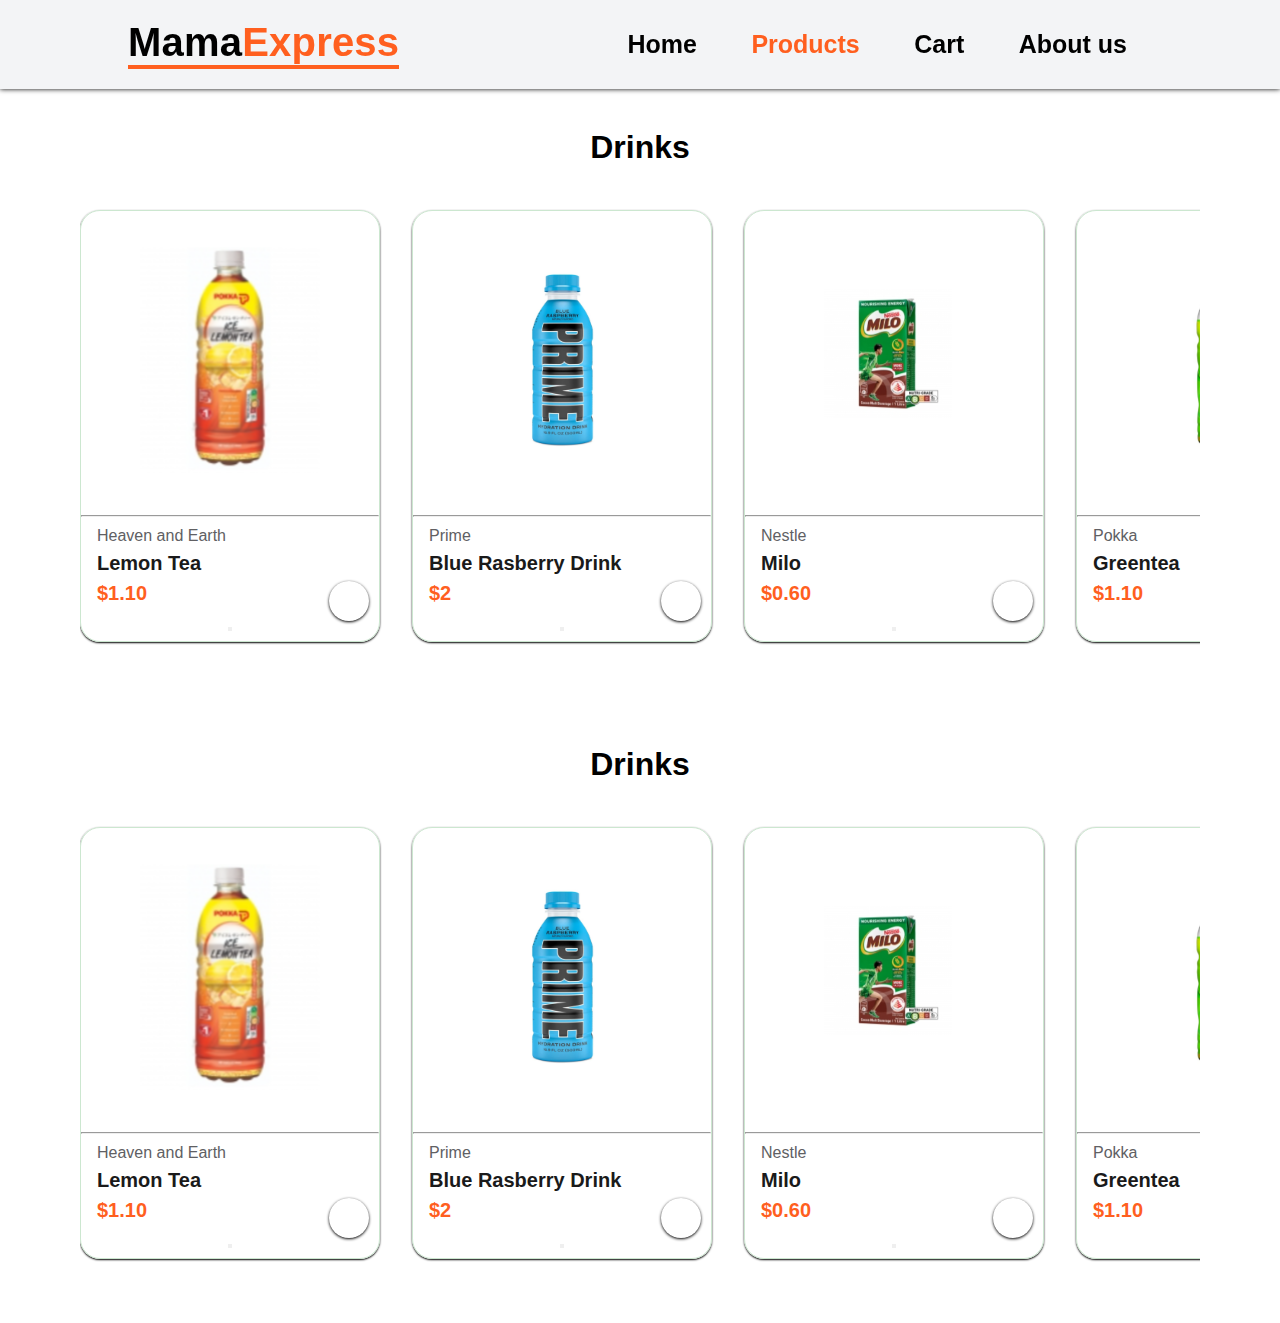
==== catalogs.html @ 6f38fd3a "update" ====
<!Doctype html>
<html lang="en">

<head>
    <meta charset="urf-8">
    <title>Homepage</title>
    <meta name="viewport" conetent="width=device-width, initial-scaled=1">
    <link rel="stylesheet" href="HomepageStyle.css">
    <link rel="shortcut icon" href="Images/MamaShop.png" alt="">
    <link rel="stylesheet" href="https://cdnjs.cloudflare.com/ajax/libs/font-awesome/6.4.0/css/all.min.css"
        integrity="sha512-iecdLmaskl7CVkqkXNQ/ZH/XLlvWZOJyj7Yy7tcenmpD1ypASozpmT/E0iPtmFIB46ZmdtAc9eNBvH0H/ZpiBw=="
        crossorigin="anonymous" referrerpolicy="no-referrer" />
    <script src="Script.js"></script>
</head>

<body>
    <div id="navigation">
        <div class="logo"><a href="index.html">
                <h1>Mama<span style="color: #FF5F1F;">Express</span></h1>
            </a></div>
        <ul id="navbar">
            <li><a href="index.html"><i class="fa-solid fa-house"></i>Home</a></li>
            <li><a href="catalogs.html" id="active"><i class="fa-solid fa-cart-shopping"></i>Products</a></li>
            <li><a href="ShoppingCart.html"><i class="fa-sharp fa-solid fa-basket-shopping"></i>Cart</a></li>
            <li><a href="companyinfo.html"><i class="fa-solid fa-magnifying-glass"></i>About us</a></li>
        </ul>

    </div>

    <div id="product1" class="padding">
        <h1>Drinks</h1>
        <div class="container2">
            <div class="container">

                <div class="item">
                    <img src="Saved Pictures/Lemontea.png" alt="Lemontea">
                    <hr />
                    <div class="des">
                        <span>Heaven and Earth</span>
                        <h5>Lemon Tea</h5>
                        <h4>$1.10</h4>
                    </div>

                    <button onclick="addToMyCart({ name: 'Pokka Ice Lemon Tea', url: 'Saved Pictures/Lemontea.png', quantity: 1 })">
                        <i class="fa-sharp fa-solid fa-basket-shopping" id="cart"></i>
                    </button>
                </div>

                <div class="item">
                    <img src="Saved Pictures/BlueberryPrime.png" alt="Prime">
                    <hr />
                    <div class="des">
                        <span>Prime</span>
                        <h5>Blue Rasberry Drink</h5>
                        <h4>$2</h4>
                    </div>

                    <button onclick="addToMyCart({ name: 'Prime Blue Rasberry', url: 'Saved Pictures/BlueberryPrime.png', quantity: 1 })">
                        <i class="fa-sharp fa-solid fa-basket-shopping" id="cart"></i>
                    </button>

                </div>

                <div class="item">
                    <img src="Saved Pictures/Milopak.png" alt="Milo">
                    <hr />
                    <div class="des">
                        <span>Nestle</span>
                        <h5>Milo</h5>
                        <h4>$0.60</h4>
                    </div>

                    <button onclick="addToMyCart({ name: 'Milopack', url: 'Saved Pictures/Milopak.png', quantity: 1 })">
                        <i class="fa-sharp fa-solid fa-basket-shopping" id="cart"></i>
                    </button>

                </div>

                <div class="item">
                    <img src="Saved Pictures/Greantea.png" alt="Greentea">
                    <hr />
                    <div class="des">
                        <span>Pokka</span>
                        <h5>Greentea</h5>
                        <h4>$1.10</h4>
                    </div>

                    <button onclick="addToMyCart({ name: 'Green Tea', url: 'Saved Pictures/Greantea.png', quantity: 1 })">
                        <i class="fa-sharp fa-solid fa-basket-shopping" id="cart"></i>
                    </button>

                </div>

                <div class="item">
                    <img src="Saved Pictures/Oolongtea.png" alt="OolongTea">
                    <hr />
                    <div class="des">
                        <span>Pokka</span>
                        <h5>Oolong Tea</h5>
                        <h4>$1.10</h4>
                    </div>

                    <button onclick="addToMyCart({ name: 'Oolong Tea', url: 'Saved Pictures/OolongTea.png', quantity: 1 })">
                        <i class="fa-sharp fa-solid fa-basket-shopping" id="cart"></i>
                    </button>

                </div>

                <div class="item">
                    <img src="Saved Pictures/peachtea.png" alt="PeachTea">
                    <hr />
                    <div class="des">
                        <span>Pokka</span>
                        <h5>Ice Peach Tea</h5>
                        <h4>$1.10</h4>
                    </div>

                    <button onclick="addToMyCart({ name: 'Peach Tea', url: 'Saved Pictures/peachtea.png', quantity: 1 })">
                        <i class="fa-sharp fa-solid fa-basket-shopping" id="cart"></i>
                    </button>

                </div>
            </div>
        </div>

    </div>

    <div id="product1" class="padding">
        <h1>Drinks</h1>
        <div class="container2">
            <div class="container">

                <div class="item">
                    <img src="Saved Pictures/Lemontea.png" alt="Lemontea">
                    <hr />
                    <div class="des">
                        <span>Heaven and Earth</span>
                        <h5>Lemon Tea</h5>
                        <h4>$1.10</h4>
                    </div>

                    <button onclick="addToMyCart({ name: 'Pokka Ice Lemon Tea', url: 'Saved Pictures/Lemontea.png', quantity: 1 })">
                        <i class="fa-sharp fa-solid fa-basket-shopping" id="cart"></i>
                    </button>
                </div>

                <div class="item">
                    <img src="Saved Pictures/BlueberryPrime.png" alt="Prime">
                    <hr />
                    <div class="des">
                        <span>Prime</span>
                        <h5>Blue Rasberry Drink</h5>
                        <h4>$2</h4>
                    </div>

                    <button onclick="addToMyCart({ name: 'Prime Blue Rasberry', url: 'Saved Pictures/BlueberryPrime.png', quantity: 1 })">
                        <i class="fa-sharp fa-solid fa-basket-shopping" id="cart"></i>
                    </button>

                </div>

                <div class="item">
                    <img src="Saved Pictures/Milopak.png" alt="Milo">
                    <hr />
                    <div class="des">
                        <span>Nestle</span>
                        <h5>Milo</h5>
                        <h4>$0.60</h4>
                    </div>

                    <button onclick="addToMyCart({ name: 'Milopack', url: 'Saved Pictures/Milopak.png', quantity: 1 })">
                        <i class="fa-sharp fa-solid fa-basket-shopping" id="cart"></i>
                    </button>

                </div>

                <div class="item">
                    <img src="Saved Pictures/Greantea.png" alt="Greentea">
                    <hr />
                    <div class="des">
                        <span>Pokka</span>
                        <h5>Greentea</h5>
                        <h4>$1.10</h4>
                    </div>

                    <button onclick="addToMyCart({ name: 'Green Tea', url: 'Saved Pictures/Greantea.png', quantity: 1 })">
                        <i class="fa-sharp fa-solid fa-basket-shopping" id="cart"></i>
                    </button>

                </div>

                <div class="item">
                    <img src="Saved Pictures/Oolongtea.png" alt="OolongTea">
                    <hr />
                    <div class="des">
                        <span>Pokka</span>
                        <h5>Oolong Tea</h5>
                        <h4>$1.10</h4>
                    </div>

                    <button onclick="addToMyCart({ name: 'Oolong Tea', url: 'Saved Pictures/OolongTea.png', quantity: 1 })">
                        <i class="fa-sharp fa-solid fa-basket-shopping" id="cart"></i>
                    </button>

                </div>

                <div class="item">
                    <img src="Saved Pictures/peachtea.png" alt="PeachTea">
                    <hr />
                    <div class="des">
                        <span>Pokka</span>
                        <h5>Ice Peach Tea</h5>
                        <h4>$1.10</h4>
                    </div>

                    <button onclick="addToMyCart({ name: 'Peach Tea', url: 'Saved Pictures/peachtea.png', quantity: 1 })">
                        <i class="fa-sharp fa-solid fa-basket-shopping" id="cart"></i>
                    </button>

                </div>
            </div>
        </div>

    </div>

    <script>
        function addToMyCart(item) {
            alert("Added to cart");
            addToCart(item)
        }
    </script>


</body>
---- HomepageStyle.css ----
* {
    margin: 0;
    padding: 0;
    font-family: Arial, Helvetica, sans-serif;
    box-sizing: border-box;
    text-decoration: none;
}

body {
    width: 100%;
}

#navigation {
    padding: 20px 10%;
    display: flex;
    justify-content: space-between;
    align-items: center;
    position: sticky;
    background-color: #f3f4f6;
    box-shadow: 0 0px 5px black;
    top: 0;
    left: 0;
    z-index: 999;
}

.logo a h1 {
    color: black;
    text-decoration: none;
    font-weight: bold;
    border-bottom: 4px solid #FF5F1F;
    display: inline-block;
    font-size: 40px;
    letter-spacing: 0.2px;
    transition: 0.3s ease;
}

.logo a h1:hover {
    color: #FF5F1F;
}

#navbar li {
    list-style: none;
    display: inline-block;
    padding: 0 20px;
}

#navbar li a {
    display: flex;
    margin: 5px;
    color: black;
    text-decoration: none;
    font-size: 25px;
    font-weight: 600;
    transition: 0.3s ease;
}

#navbar li a:hover {
    color: #FF5F1F;
}

#navbar li #active {
    color: #FF5F1F;
}

/* Feature Products scroll */

.padding {
    padding: 40px 80px;
}

#product1 {
    text-align: center;
}

.container2 {
    display: flex;
    align-items: center;
    gap: 2rem;
}

.container {
    display: flex;
    justify-content: space-between;
    align-items: center;
    padding-top: 20px;
    height: 500px;
    overflow-x: scroll;
    gap: 2rem;
}

.item {
    width: 24%;
    min-width: 300px;
    border: 1px solid #cce7d0;
    border-radius: 20px;
    cursor: pointer;
    box-shadow: 0px 1px 2px black;
    margin: 15px 0;
    transition: 0.2s ease;
    position: relative;
    height: 90%;
}

.item:hover {
    box-shadow: 0px 1px 3px #FF5F1F;
}

.item img {
    width: 220px;
    height: 300px;
    object-fit: contain;
    object-position: center;
    padding: 20px;
}

.item .des {
    text-align: start;
    padding: 10px 16px;
}

.item .des span {
    color: #606063;
    font-size: 16px;
}

.item .des h5 {
    font-size: 20px;
    padding-top: 7px;
    color: #1a1a1a;
}

.item .des h4 {
    padding-top: 7px;
    font-size: 20px;
    font-weight: 600;
    color: #FF5F1F
}


#cart {
    cursor: pointer;
    width: 40px;
    height: 40px;
    line-height: 40px;
    border-radius: 50px;
    box-shadow: 0px 1px 3px black;
    background-color: white;
    color: #FF5F1F;
    font-size: 20px;
    transition: ease 0.3s;
    position: absolute;
    bottom: 20px;
    right: 10px
}

#cart:hover {
    background-color: #FF5F1F;
    color: white;
}



/* catalogs */

#catalogues {
    display: flex;
    justify-content: center;
    align-items: center;
    margin: 20px 0px 50px 0px;
    flex-direction: column;
}

.Heading {
    font-weight: 600;
    padding: 2px 20px;
    margin: 20px 0px;
}

.catalogues-container {
    display: flex;
    margin: auto;
    width: 1200px;
    justify-content: space-evenly;
    padding: 20px;
    border: 1px solid #cce7d0;
    box-shadow: 0px 1px 2px black;
    border-radius: 20px;
    background-color: white;
}

.catalogues-box {
    position: relative;
    padding: 20px;
    text-decoration: none;
}

.catalogues-box img {
    width: 220px;
    height: 220px;
    object-fit: contain;
    object-position: center;
    padding: 20px;
    overflow: hidden;
    border: 2px solid #cce7d0;
    transition: all ease 0.3s;
    border-radius: 20px;
    box-shadow: 0px 1px 1px black;
}

.catalogues-box span {
    text-align: center;
    display: flex;
    justify-content: center;
    align-items: center;
    font-weight: 600;
    color: black;
    text-transform: uppercase;
    padding-top: 10px;
    font-size: 20px
}

.catalogues-box:hover img {
    transform: scale(1.02);
    transition: ease-in 0.2s;
    border: 1px outset #FF5F1F;
}

/*Shoppingcart*/
#catalogues-container2 {
    display: flex;
    margin: auto;
    width: 1200px;
    justify-content: space-evenly;
    padding: 20px;
    box-shadow: 0 0 3px black;
    border-radius: 15px;
    background-color: #f5f5f544;
    margin-top: 20px;
}

#cartItems {

    display: grid;
    grid-template-columns: 1fr 1fr 1fr 1fr 1fr;
}

.button {
    color: white;
    font-size: 40px;
    font-weight: bold;

    background-color: #FF5F1F;
    border-radius: 15px;
    position: relative;
    top: 150px;
    left: 1095px;
    padding: 25px 45px;
    transition-duration: 0.4s;
}

.button:hover {
    background-color: white;
    color: #FF5F1F;
    box-shadow: 0 12px 16px 0px rgba(0, 0, 0, 0.24), 0 17px 50px 0 rgba(0, 0, 0, 0.19);
}

/* Company info*/
.catalogues-container3 {
    display: flex;
    margin: auto;
    width: 1200px;
    justify-content: space-evenly;
    padding: 20px;
    box-shadow: 0 0 3px black;
    border-radius: 15px;
    background-color: #F2F3F5;
}

h3 {
    font-family: Cambria, Cochin, Georgia, Times, 'Times New Roman', serif;
}

table {
    border-spacing: 0px;
    width: 1000px;
    padding-left: 20px;
    padding-top: 20px;
    padding-right: 20px;
    padding-bottom: 20px;
    border-radius: 20px;
    margin-left: auto;
    margin-right: auto;
    background-color: #cecece56;
    box-shadow: 5px 5px 5px #1e1e1e;
    border-style: initial;
    height: 250px;
}

caption {
    font-family: 'Franklin Gothic Medium', 'Arial Narrow', Arial, sans-serif;
}

.Heading2 {
    font-weight: 600;
    padding: 2px 20px;
    margin: 20px 0px;
    box-shadow: 5px 5px 5px #1e1e1e;
    background-color: #FF5F1F;
    padding: 20px;
    width: 500px;
    border-radius: 20px;
    color: #ffffff;
    text-shadow: 3px 3px 3px #000000
}

tr {
    height: 150px;
}

.companyinfo {
    height: 520px;
    background-repeat: no-repeat;
    padding: 0 20px
}

.image {
    box-shadow: 5px 5px 5px #1e1e1e;
    border-radius: 15px;
}

.followus {
    font-weight: 600;
    padding: 2px 20px;
    margin: 20px 0px;
    box-shadow: 5px 5px 5px #1e1e1e;
    background-color: #931fffc5;
    padding: 15px;
    padding-left: 60px;
    border-radius: 20px;
    color: #ffffff;
    text-shadow: 3px 3px 3px #000000;
    background-image: url('Saved Pictures/instagramlogo.png');
    background-repeat: no-repeat;

}

/* payment */
.containerBima form {
    padding: 20px;
    width: 700px;
    background: #fff;
    box-shadow: 0 5px 10px rgba(0, 0, 0, .1);
}

.containerBima form .row {
    display: flex;
    flex-wrap: wrap;
    gap:15px

}



.containerBima form .row .title {
    font-size: 20px;
    color: #333;
    padding-bottom: 5px;
    text-transform: uppercase;
}

.containerBima form .row .inputBox {
    margin: 15px 0;
}

.containerBima form .row .inputBox span {
    margin-bottom: 10px;
    display: block;
}

.containerBima form .row .inputBox input {
    width: 100%;
    border: 1px solid #ccc;
    padding: 10px 15px;
    font-size: 15px;
}

.containerBima form .row .inputBox input:focus {
    border: 1px solid #000;
}

.containerBima form .row .flex {
    display: flex;
    gap: 15px;
}

.containerBima form .row .flex .inputBox {
    margin-top: 5px;
}

.containerBima form .row .inputBox img {
    height: 34px;
    margin-top: 5px;
    filter: drop-shadow(0 0 1px #000);
}

.containerBima form .submit-btn {
    width: 100%;
    padding: 12px;
    font-size: 17px;
    background: #27ae60;
    color: #fff;
    margin-top: 5px;
    cursor: pointer;
}

.containerBima form .submit-btn:hover {
    background: #2ecc71;
}

.containerBima {
    display: flex;
    justify-content: center;
    align-items: center;
    padding: 25px;
    min-height: 100vh;
    background: linear-gradient(90deg, #FF5F1F 60%, black 40.1%);
}

.containerBima {
    display: flex;
    justify-content: center;
    align-items: center;
    padding: 25px;
    min-height: 100vh;
    background: linear-gradient(90deg, #FF5F1F 60%, black 40.1%);
}
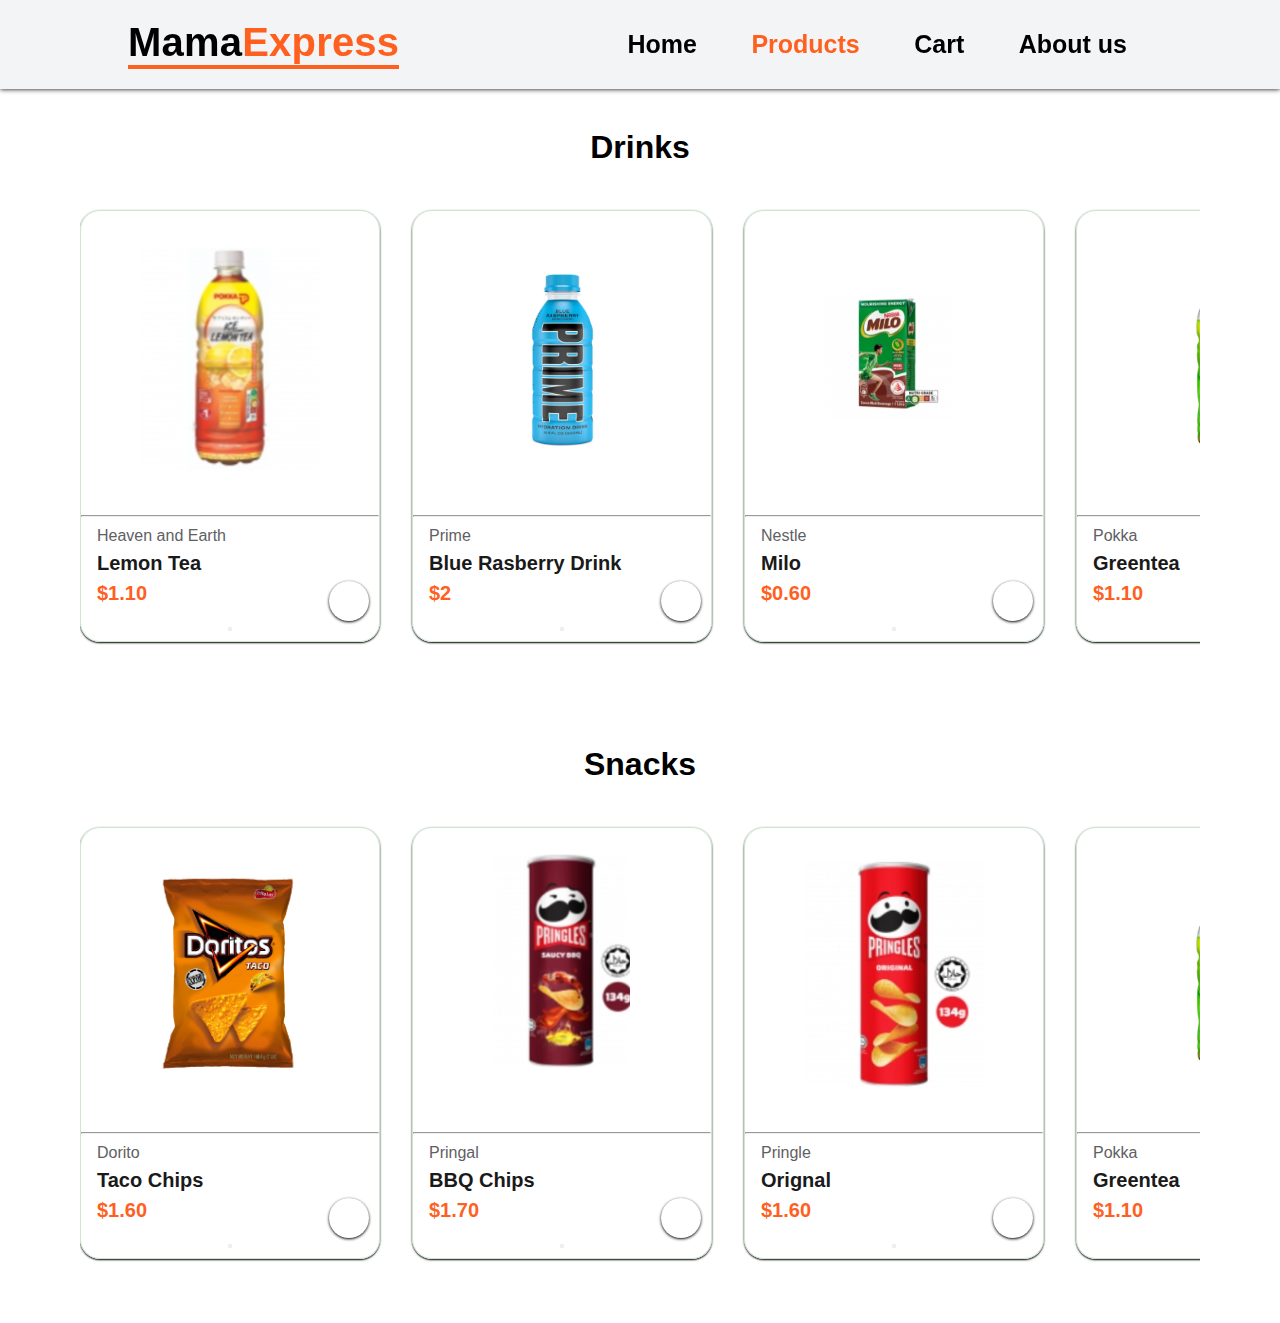
==== commit cd0b7ed2: "update" ====
--- a/catalogs.html
+++ b/catalogs.html
@@ -126,49 +126,49 @@
     </div>
 
     <div id="product1" class="padding">
-        <h1>Drinks</h1>
+        <h1>Snacks</h1>
         <div class="container2">
             <div class="container">
 
                 <div class="item">
-                    <img src="Saved Pictures/Lemontea.png" alt="Lemontea">
-                    <hr />
-                    <div class="des">
-                        <span>Heaven and Earth</span>
-                        <h5>Lemon Tea</h5>
-                        <h4>$1.10</h4>
-                    </div>
-
-                    <button onclick="addToMyCart({ name: 'Pokka Ice Lemon Tea', url: 'Saved Pictures/Lemontea.png', quantity: 1 })">
-                        <i class="fa-sharp fa-solid fa-basket-shopping" id="cart"></i>
-                    </button>
-                </div>
-
-                <div class="item">
-                    <img src="Saved Pictures/BlueberryPrime.png" alt="Prime">
-                    <hr />
-                    <div class="des">
-                        <span>Prime</span>
-                        <h5>Blue Rasberry Drink</h5>
-                        <h4>$2</h4>
-                    </div>
-
-                    <button onclick="addToMyCart({ name: 'Prime Blue Rasberry', url: 'Saved Pictures/BlueberryPrime.png', quantity: 1 })">
-                        <i class="fa-sharp fa-solid fa-basket-shopping" id="cart"></i>
-                    </button>
-
-                </div>
-
-                <div class="item">
-                    <img src="Saved Pictures/Milopak.png" alt="Milo">
-                    <hr />
-                    <div class="des">
-                        <span>Nestle</span>
-                        <h5>Milo</h5>
-                        <h4>$0.60</h4>
-                    </div>
-
-                    <button onclick="addToMyCart({ name: 'Milopack', url: 'Saved Pictures/Milopak.png', quantity: 1 })">
+                    <img src="Saved Pictures/Dorito.png" alt="Dorito">
+                    <hr />
+                    <div class="des">
+                        <span>Dorito</span>
+                        <h5>Taco Chips</h5>
+                        <h4>$1.60</h4>
+                    </div>
+
+                    <button onclick="addToMyCart({ name: 'Dorito Taco Chips', url: 'Saved Pictures/Dorito.png', quantity: 1 })">
+                        <i class="fa-sharp fa-solid fa-basket-shopping" id="cart"></i>
+                    </button>
+                </div>
+
+                <div class="item">
+                    <img src="Saved Pictures/Pringal.png" alt="Pringal_BBQ">
+                    <hr />
+                    <div class="des">
+                        <span>Pringal</span>
+                        <h5>BBQ Chips</h5>
+                        <h4>$1.70</h4>
+                    </div>
+
+                    <button onclick="addToMyCart({ name: 'Pringal BBQ chips', url: 'Saved Pictures/Pringal', quantity: 1 })">
+                        <i class="fa-sharp fa-solid fa-basket-shopping" id="cart"></i>
+                    </button>
+
+                </div>
+
+                <div class="item">
+                    <img src="Saved Pictures/Pringles.png" alt="Pringal_Orignal">
+                    <hr />
+                    <div class="des">
+                        <span>Pringle</span>
+                        <h5>Orignal</h5>
+                        <h4>$1.60</h4>
+                    </div>
+
+                    <button onclick="addToMyCart({ name: 'Pringal_Orignal', url: 'Saved Pictures/Pringles.png', quantity: 1 })">
                         <i class="fa-sharp fa-solid fa-basket-shopping" id="cart"></i>
                     </button>
 
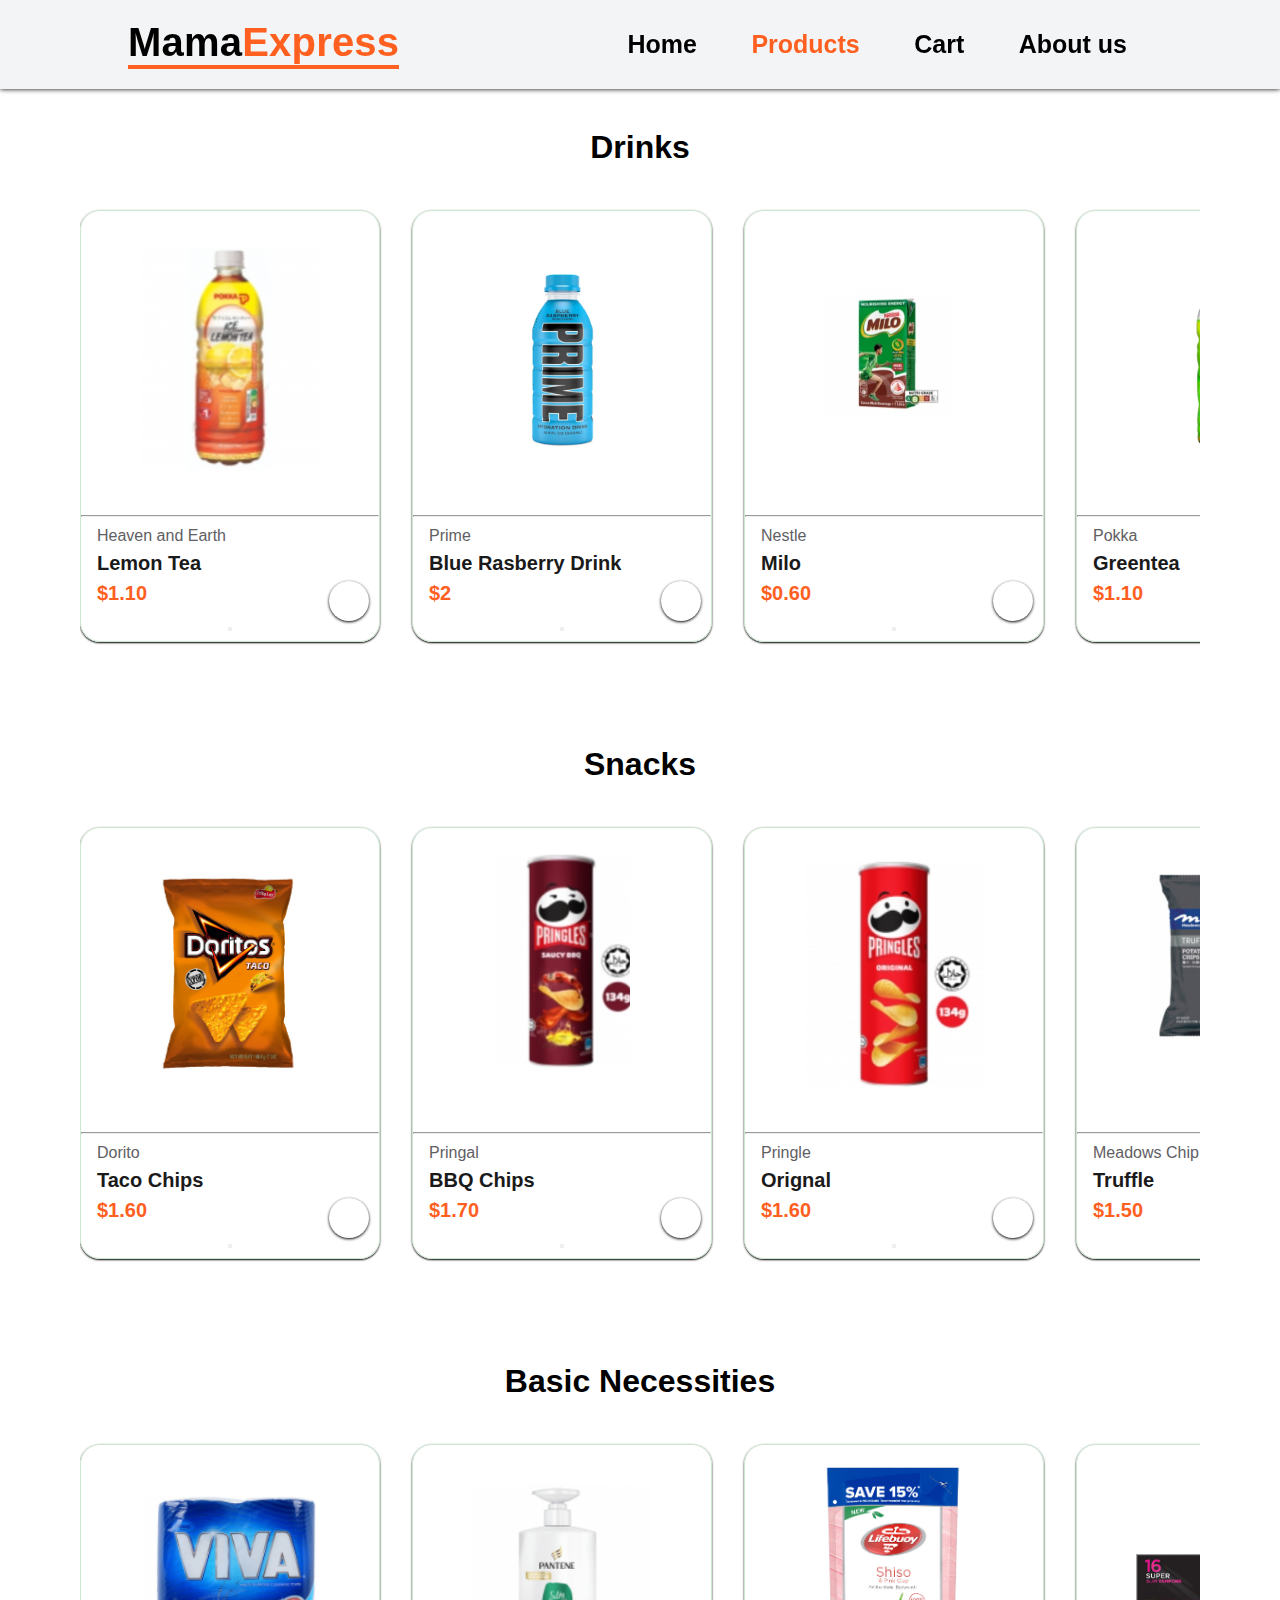
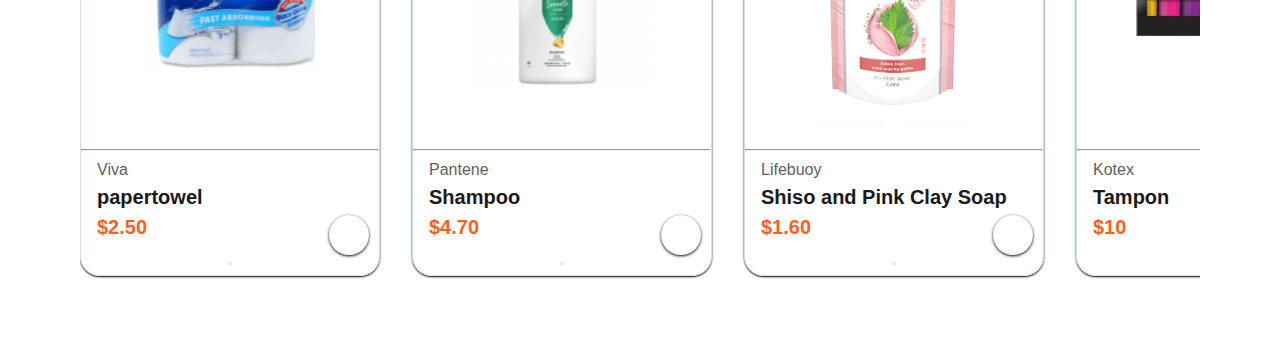
==== commit 0cdecdef: "update" ====
--- a/catalogs.html
+++ b/catalogs.html
@@ -153,7 +153,7 @@
                         <h4>$1.70</h4>
                     </div>
 
-                    <button onclick="addToMyCart({ name: 'Pringal BBQ chips', url: 'Saved Pictures/Pringal', quantity: 1 })">
+                    <button onclick="addToMyCart({ name: 'Pringal BBQ chips', url: 'Saved Pictures/Pringal.png', quantity: 1 })">
                         <i class="fa-sharp fa-solid fa-basket-shopping" id="cart"></i>
                     </button>
 
@@ -175,49 +175,133 @@
                 </div>
 
                 <div class="item">
-                    <img src="Saved Pictures/Greantea.png" alt="Greentea">
-                    <hr />
-                    <div class="des">
-                        <span>Pokka</span>
-                        <h5>Greentea</h5>
-                        <h4>$1.10</h4>
-                    </div>
-
-                    <button onclick="addToMyCart({ name: 'Green Tea', url: 'Saved Pictures/Greantea.png', quantity: 1 })">
-                        <i class="fa-sharp fa-solid fa-basket-shopping" id="cart"></i>
-                    </button>
-
-                </div>
-
-                <div class="item">
-                    <img src="Saved Pictures/Oolongtea.png" alt="OolongTea">
-                    <hr />
-                    <div class="des">
-                        <span>Pokka</span>
-                        <h5>Oolong Tea</h5>
-                        <h4>$1.10</h4>
-                    </div>
-
-                    <button onclick="addToMyCart({ name: 'Oolong Tea', url: 'Saved Pictures/OolongTea.png', quantity: 1 })">
-                        <i class="fa-sharp fa-solid fa-basket-shopping" id="cart"></i>
-                    </button>
-
-                </div>
-
-                <div class="item">
-                    <img src="Saved Pictures/peachtea.png" alt="PeachTea">
-                    <hr />
-                    <div class="des">
-                        <span>Pokka</span>
-                        <h5>Ice Peach Tea</h5>
-                        <h4>$1.10</h4>
-                    </div>
-
-                    <button onclick="addToMyCart({ name: 'Peach Tea', url: 'Saved Pictures/peachtea.png', quantity: 1 })">
-                        <i class="fa-sharp fa-solid fa-basket-shopping" id="cart"></i>
-                    </button>
-
-                </div>
+                    <img src="Saved Pictures/Screenshot.png" alt="Meadows_truffle">
+                    <hr />
+                    <div class="des">
+                        <span>Meadows Chip</span>
+                        <h5>Truffle</h5>
+                        <h4>$1.50</h4>
+                    </div>
+
+                    <button onclick="addToMyCart({ name: 'Meadows chip', url: 'Saved Pictures/Screenshot.png', quantity: 1 })">
+                        <i class="fa-sharp fa-solid fa-basket-shopping" id="cart"></i>
+                    </button>
+
+                </div>
+
+                <div class="item">
+                    <img src="Saved Pictures/Screenshot (18).png" alt="Meadows">
+                    <hr />
+                    <div class="des">
+                        <span>Meadows Chip</span>
+                        <h5>Sweet Cream and Onion</h5>
+                        <h4>$1.50</h4>
+                    </div>
+
+                    <button onclick="addToMyCart({ name: 'Meadows Chips', url: 'Saved Pictures/Screenshot (18).png', quantity: 1 })">
+                        <i class="fa-sharp fa-solid fa-basket-shopping" id="cart"></i>
+                    </button>
+
+                </div>
+
+                <div class="item">
+                    <img src="Saved Pictures/Screenshot (21).png" alt="Pringles_small">
+                    <hr />
+                    <div class="des">
+                        <span>Pringles</span>
+                        <h5>Tiny Orignal</h5>
+                        <h4>$1.10</h4>
+                    </div>
+
+                    <button onclick="addToMyCart({ name: 'Pringles_small', url: 'Saved Pictures/Screenshot (21).png', quantity: 1 })">
+                        <i class="fa-sharp fa-solid fa-basket-shopping" id="cart"></i>
+                    </button>
+
+                </div>
+            </div>
+        </div>
+
+    </div>
+
+    <div id="product1" class="padding">
+        <h1>Basic Necessities</h1>
+        <div class="container2">
+            <div class="container">
+
+                <div class="item">
+                    <img src="Saved Pictures/papertowel.png" alt="papertowel">
+                    <hr />
+                    <div class="des">
+                        <span>Viva</span>
+                        <h5>papertowel</h5>
+                        <h4>$2.50</h4>
+                    </div>
+
+                    <button onclick="addToMyCart({ name: 'Viva papertowel', url: 'Saved Pictures/papertowel.png', quantity: 1 })">
+                        <i class="fa-sharp fa-solid fa-basket-shopping" id="cart"></i>
+                    </button>
+                </div>
+
+                <div class="item">
+                    <img src="Saved Pictures/Shampoo.png" alt="Pantene">
+                    <hr />
+                    <div class="des">
+                        <span>Pantene</span>
+                        <h5>Shampoo</h5>
+                        <h4>$4.70</h4>
+                    </div>
+
+                    <button onclick="addToMyCart({ name: 'Pantene Shampoo', url: 'Saved Pictures/Shampoo.png', quantity: 1 })">
+                        <i class="fa-sharp fa-solid fa-basket-shopping" id="cart"></i>
+                    </button>
+
+                </div>
+
+                <div class="item">
+                    <img src="Saved Pictures/Soap.png" alt="Lifebuoy">
+                    <hr />
+                    <div class="des">
+                        <span>Lifebuoy</span>
+                        <h5>Shiso and Pink Clay Soap</h5>
+                        <h4>$1.60</h4>
+                    </div>
+
+                    <button onclick="addToMyCart({ name: 'LifeBuoy Soap', url: 'Saved Pictures/Soap.png', quantity: 1 })">
+                        <i class="fa-sharp fa-solid fa-basket-shopping" id="cart"></i>
+                    </button>
+
+                </div>
+
+                <div class="item">
+                    <img src="Saved Pictures/tampon.png" alt="Tampon">
+                    <hr />
+                    <div class="des">
+                        <span>Kotex</span>
+                        <h5>Tampon</h5>
+                        <h4>$10</h4>
+                    </div>
+
+                    <button onclick="addToMyCart({ name: 'Kotex Tampon', url: 'Saved Pictures/tampon.png', quantity: 1 })">
+                        <i class="fa-sharp fa-solid fa-basket-shopping" id="cart"></i>
+                    </button>
+
+                </div>
+
+                <div class="item">
+                    <img src="Saved Pictures/toiletpaper.png" alt="Kleenex">
+                    <hr />
+                    <div class="des">
+                        <span>Kleenex</span>
+                        <h5>toiletpaper</h5>
+                        <h4>$2.50</h4>
+                    </div>
+
+                    <button onclick="addToMyCart({ name: 'Kleenex toiletpaper', url: 'Saved Pictures/toiletpaper.png', quantity: 1 })">
+                        <i class="fa-sharp fa-solid fa-basket-shopping" id="cart"></i>
+                    </button>
+
+                </div>
+
             </div>
         </div>
 
--- a/HomepageStyle.css
+++ b/HomepageStyle.css
@@ -239,9 +239,45 @@
 }
 
 #cartItems {
-
+    display: flex;
+    columns: 2px;
     display: grid;
-    grid-template-columns: 1fr 1fr 1fr 1fr 1fr;
+    grid-template-columns: 1fr 1fr 1fr 1fr;
+}
+
+/* >div means anyth in that div and its children */
+#cartItems > div {
+    overflow: hidden;
+    width: 240px;
+    min-width: 300px;
+    border: 1px solid #cce7d0;
+    border-radius: 20px;
+    box-shadow: 0px 1px 2px black;
+    margin: 15px 0;
+    transition: 0.2s ease;
+    position: relative;
+    height: 90%;
+
+    
+}
+/* >div>img means inside that div that said image */
+#cartItems > div > img {
+    width: 100%;
+    height: 300px;
+    object-fit: contain;
+    object-position: center;
+}
+
+#clearbutton{
+    color: white;
+    font-size: 40px;
+    font-weight: bold;
+
+    background-color: #FF5F1F;
+    border-radius: 15px;
+    position: relative;
+    padding: 25px 45px;
+    transition-duration: 0.4s;
 }
 
 .button {
@@ -251,9 +287,7 @@
 
     background-color: #FF5F1F;
     border-radius: 15px;
-    position: relative;
-    top: 150px;
-    left: 1095px;
+    left: 100%;
     padding: 25px 45px;
     transition-duration: 0.4s;
 }
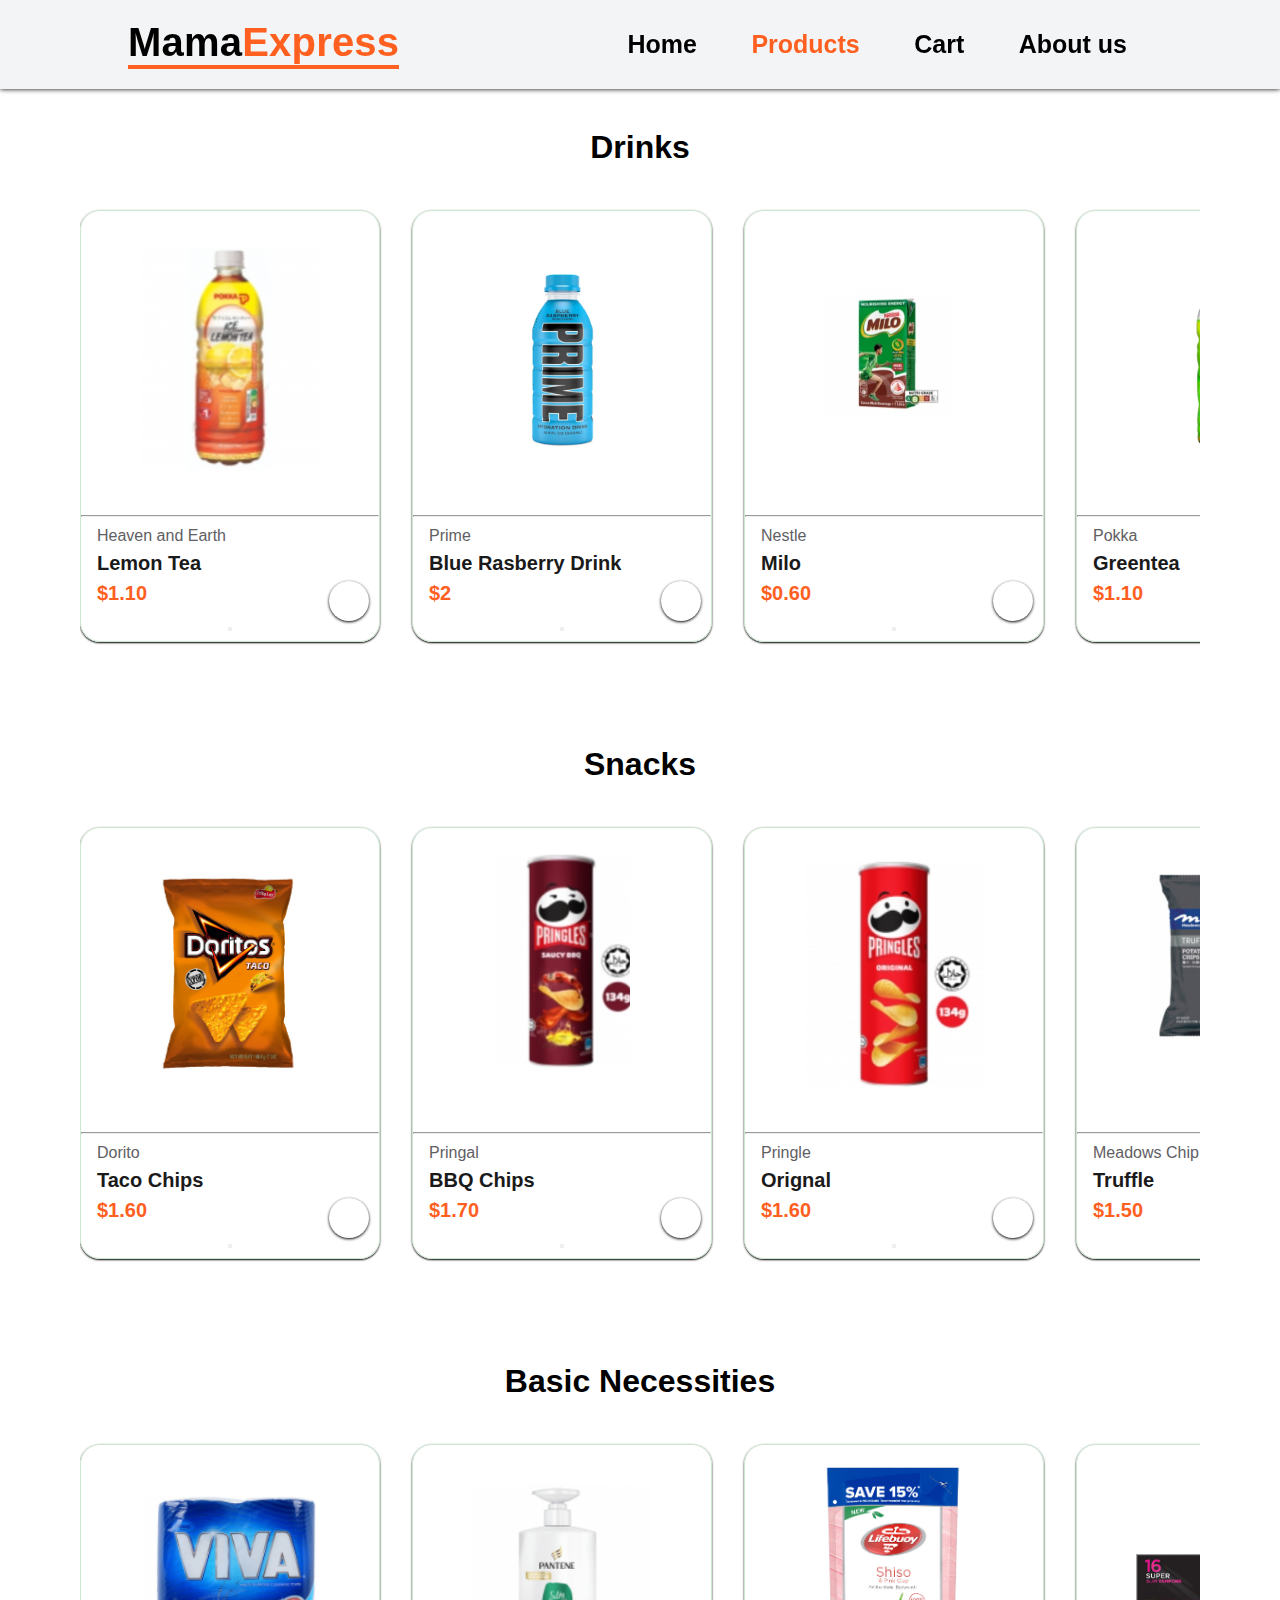
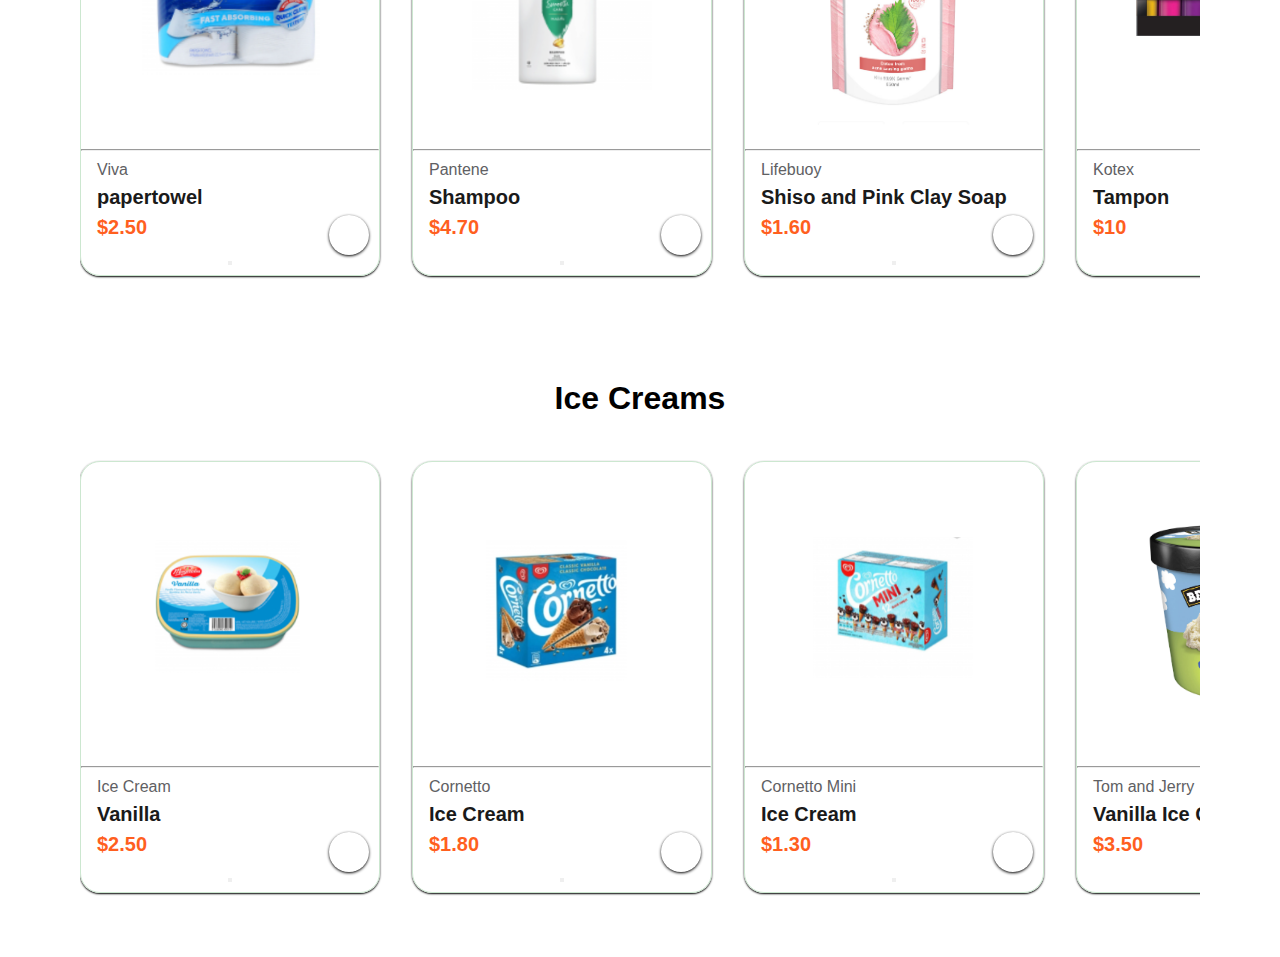
==== commit ff6db054: "update" ====
--- a/catalogs.html
+++ b/catalogs.html
@@ -124,8 +124,8 @@
         </div>
 
     </div>
-
-    <div id="product1" class="padding">
+    <a name="snacks"></a>
+      <div id="product1" class="padding">
         <h1>Snacks</h1>
         <div class="container2">
             <div class="container">
@@ -224,7 +224,7 @@
     </div>
 
     <div id="product1" class="padding">
-        <h1>Basic Necessities</h1>
+        <a name="basic"><h1>Basic Necessities</h1></a>
         <div class="container2">
             <div class="container">
 
@@ -306,6 +306,75 @@
         </div>
 
     </div>
+    <div id="product1" class="padding">
+       <a name="IceCream"> <h1>Ice Creams</h1></a>
+        <div class="container2">
+            <div class="container">
+
+                <div class="item">
+                    <img src="Saved Pictures/Vanilla Ice Cream.png" alt="Vanilla Ice Cream">
+                    <hr />
+                    <div class="des">
+                        <span>Ice Cream</span>
+                        <h5>Vanilla</h5>
+                        <h4>$2.50</h4>
+                    </div>
+
+                    <button onclick="addToMyCart({ name: 'Vanilla Ice Cream', url: 'Saved Pictures/Vanilla Ice Cream.png', quantity: 1 })">
+                        <i class="fa-sharp fa-solid fa-basket-shopping" id="cart"></i>
+                    </button>
+                </div>
+
+                <div class="item">
+                    <img src="Saved Pictures/Mini Ice cream 2.png" alt="Cornetto">
+                    <hr />
+                    <div class="des">
+                        <span>Cornetto</span>
+                        <h5>Ice Cream</h5>
+                        <h4>$1.80</h4>
+                    </div>
+
+                    <button onclick="addToMyCart({ name: 'Cornetto Ice Cream', url: 'Saved Pictures/Mini Ice cream 2.png', quantity: 1 })">
+                        <i class="fa-sharp fa-solid fa-basket-shopping" id="cart"></i>
+                    </button>
+
+                </div>
+
+                <div class="item">
+                    <img src="Saved Pictures/Mini Ice Cream.png" alt="Cornetto Mini">
+                    <hr />
+                    <div class="des">
+                        <span>Cornetto Mini</span>
+                        <h5>Ice Cream</h5>
+                        <h4>$1.30</h4>
+                    </div>
+
+                    <button onclick="addToMyCart({ name: 'Cornetto Mini', url: 'Saved Pictures/Mini Ice Cream.png', quantity: 1 })">
+                        <i class="fa-sharp fa-solid fa-basket-shopping" id="cart"></i>
+                    </button>
+
+                </div>
+
+                <div class="item">
+                    <img src="Saved Pictures/TomJerry.png" alt="Tom and Jerry Ice Cream">
+                    <hr />
+                    <div class="des">
+                        <span>Tom and Jerry</span>
+                        <h5>Vanilla Ice Cream</h5>
+                        <h4>$3.50</h4>
+                    </div>
+
+                    <button onclick="addToMyCart({ name: 'Tom and Jerry Ice Cream', url: 'Saved Pictures/TomJerry.png', quantity: 1 })">
+                        <i class="fa-sharp fa-solid fa-basket-shopping" id="cart"></i>
+                    </button>
+
+                </div>
+
+            
+                </div>
+
+            </div>
+        </div>
 
     <script>
         function addToMyCart(item) {
--- a/HomepageStyle.css
+++ b/HomepageStyle.css
@@ -270,7 +270,7 @@
 
 #clearbutton{
     color: white;
-    font-size: 40px;
+    font-size: 20px;
     font-weight: bold;
 
     background-color: #FF5F1F;
@@ -282,12 +282,13 @@
 
 .button {
     color: white;
-    font-size: 40px;
+    font-size: 20px;
     font-weight: bold;
 
     background-color: #FF5F1F;
     border-radius: 15px;
-    left: 100%;
+    position: relative;
+    left: 65%;
     padding: 25px 45px;
     transition-duration: 0.4s;
 }
